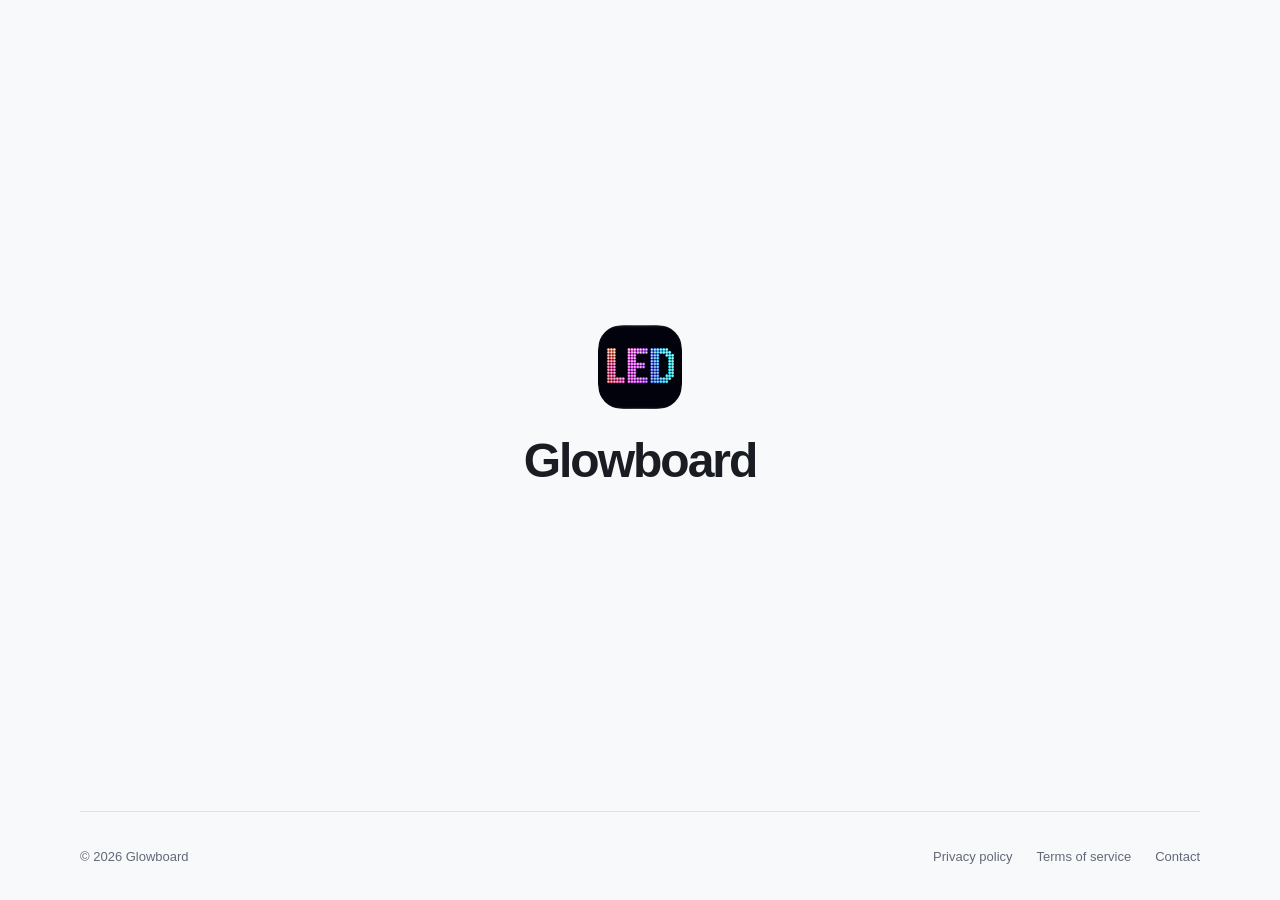
==== public/index.html @ 4ac84389 "Add minimal Glowboard website and app-specific legal pages" ====
<!doctype html>
<html lang="en">
<head>
  <meta charset="utf-8">
  <meta name="viewport" content="width=device-width, initial-scale=1">
  <meta name="description" content="Glowboard. Privacy policy, terms of service and support.">
  <meta name="theme-color" content="#f8f9fb">
  <title>Glowboard</title>
  <link rel="canonical" href="https://vonzen.github.io/Glowboard/">
  <link rel="icon" href="assets/app-icon.png" type="image/png">
  <link rel="stylesheet" href="assets/site.css">
</head>
<body class="launch-page">
  <a class="skip-link" href="#main">Skip to content</a>
  <main class="launch" id="main">
    <div class="launch-brand">
      <img src="assets/app-icon.png" width="84" height="84" alt="">
      <h1>Glowboard</h1>
    </div>
  </main>
  <footer class="site-footer container">
    <p>© 2026 Glowboard</p>
    <nav class="footer-links" aria-label="Legal and support">
      <a href="privacypolicy/">Privacy policy</a>
      <a href="termsofservice/">Terms of service</a>
      <a href="mailto:vonzenappstudio@gmail.com">Contact</a>
    </nav>
  </footer>
</body>
</html>
---- public/assets/site.css ----
:root {
  color-scheme: light;
  --paper: #f8f9fb;
  --ink: #191c22;
  --muted: #626976;
  --line: #dee2e8;
  --accent: #b01e31;
  font-family: -apple-system, BlinkMacSystemFont, "Segoe UI", sans-serif;
  font-synthesis: none;
  text-rendering: optimizeLegibility;
  -webkit-font-smoothing: antialiased;
}

* { box-sizing: border-box; }
html { scroll-padding-top: 32px; }
body { margin: 0; background: var(--paper); color: var(--ink); }
a { color: inherit; text-underline-offset: 4px; text-decoration-thickness: 1px; }
a:hover { color: var(--accent); }
a:focus-visible, summary:focus-visible {
  outline: 2px solid var(--accent);
  outline-offset: 5px;
  border-radius: 3px;
}
img { display: block; max-width: 100%; }
.skip-link { position: fixed; top: -100px; left: 20px; padding: 12px; background: var(--ink); color: white; z-index: 2; }
.skip-link:focus { top: 12px; }
.container { width: min(1120px, calc(100% - 80px)); margin-inline: auto; }
.brand { display: inline-flex; align-items: center; gap: 11px; font-size: 18px; font-weight: 650; letter-spacing: -.6px; text-decoration: none; }
.brand img { border-radius: 9px; }
.site-header { display: flex; justify-content: space-between; align-items: center; min-height: 88px; }
.site-header > a:last-child { font-size: 14px; color: var(--muted); }
.site-footer { border-top: 1px solid var(--line); padding-block: 28px; display: flex; justify-content: space-between; align-items: center; gap: 20px; color: var(--muted); font-size: 13px; }
.site-footer p { margin: 0; }
.footer-links { display: flex; flex-wrap: wrap; gap: 12px 24px; }
.footer-links a { text-decoration: none; display: inline-flex; align-items: center; min-height: 32px; }
.footer-links a[aria-current="page"] { color: var(--ink); text-decoration: underline; }
.launch-page { min-height: 100vh; min-height: 100svh; display: flex; flex-direction: column; }
.launch { flex: 1; display: grid; place-items: center; padding: 72px 24px; }
.launch-brand { display: grid; justify-items: center; gap: 26px; }
.launch-brand img { width: 84px; height: 84px; border-radius: 24px; }
.launch h1 { margin: 0; font-size: clamp(36px, 7vw, 48px); font-weight: 650; line-height: 1.08; letter-spacing: -2px; }
.doc-header { max-width: 760px; margin: 56px 0 46px 276px; }
.doc-header h1 { margin: 0 0 16px; font-size: clamp(34px, 5vw, 52px); line-height: 1.12; letter-spacing: -1.9px; font-weight: 650; }
.updated { font-size: 14px; color: var(--muted); margin: 0 0 24px; }
.doc-header > p:last-child { margin: 0; font-size: 18px; line-height: 1.65; }
.legal-layout { display: grid; grid-template-columns: 220px minmax(0, 760px); gap: 56px; align-items: start; padding-bottom: 84px; }
.contents { position: sticky; top: 32px; color: var(--muted); }
.contents h2 { font-size: 13px; font-weight: 650; color: var(--ink); margin: 0 0 16px; }
.contents ol, .mobile-contents ol { list-style: none; padding: 0; margin: 0; }
.contents li + li { margin-top: 12px; }
.contents a { font-size: 13px; line-height: 1.5; text-decoration: none; }
.mobile-contents { display: none; }
.legal-content { min-width: 0; font-size: 16px; line-height: 1.8; overflow-wrap: anywhere; }
.legal-content section + section { margin-top: 40px; }
.legal-content h2 { font-size: 22px; line-height: 1.35; letter-spacing: -.45px; font-weight: 650; margin: 0 0 14px; }
.legal-content h3 { font-size: 17px; line-height: 1.5; margin: 22px 0 8px; }
.legal-content p { margin: 0 0 16px; }
.legal-content p:last-child { margin-bottom: 0; }
.legal-content ul { padding-left: 22px; margin: 12px 0 16px; }
.legal-content li + li { margin-top: 8px; }
.legal-content a { color: var(--accent); }
.not-found { max-width: 520px; }
.not-found h1 { font-size: 38px; letter-spacing: -1px; }
.not-found p { color: var(--muted); line-height: 1.65; }

@media (max-width: 959px) {
  .doc-header { margin-left: 0; max-width: 760px; }
  .legal-layout { display: block; }
  .contents { display: none; }
  .mobile-contents { display: block; border-block: 1px solid var(--line); padding-block: 18px; margin-bottom: 32px; }
  .mobile-contents summary { font-size: 15px; font-weight: 600; cursor: pointer; min-height: 24px; }
  .mobile-contents ol { display: grid; grid-template-columns: 1fr 1fr; gap: 12px 24px; padding-top: 20px; }
  .mobile-contents a { font-size: 14px; line-height: 1.5; color: var(--muted); }
}

@media (max-width: 599px) {
  .container { width: calc(100% - 40px); }
  .site-header { min-height: 76px; }
  .site-footer { flex-direction: column; align-items: flex-start; gap: 12px; padding-block: 24px; }
  .footer-links { gap: 6px 20px; }
  .launch-page .site-footer { align-items: center; font-size: 12px; }
  .launch-page .footer-links { justify-content: center; }
  .launch-brand { gap: 22px; }
  .doc-header { margin-top: 36px; margin-bottom: 32px; }
  .doc-header > p:last-child { font-size: 17px; }
  .legal-layout { padding-bottom: 56px; }
  .legal-content { line-height: 1.75; }
  .legal-content h2 { font-size: 21px; }
  .legal-content section + section { margin-top: 32px; }
  .mobile-contents ol { grid-template-columns: 1fr; }
}

@media print {
  :root { --paper: white; --ink: black; --muted: #444; --accent: black; }
  .site-header, .site-footer, .contents, .mobile-contents, .skip-link { display: none; }
  .container { width: 100%; }
  .doc-header { margin: 0 0 32px; }
  .legal-layout { display: block; padding: 0; }
  .legal-content { font-size: 11pt; line-height: 1.6; }
  .legal-content h2 { break-after: avoid; }
}
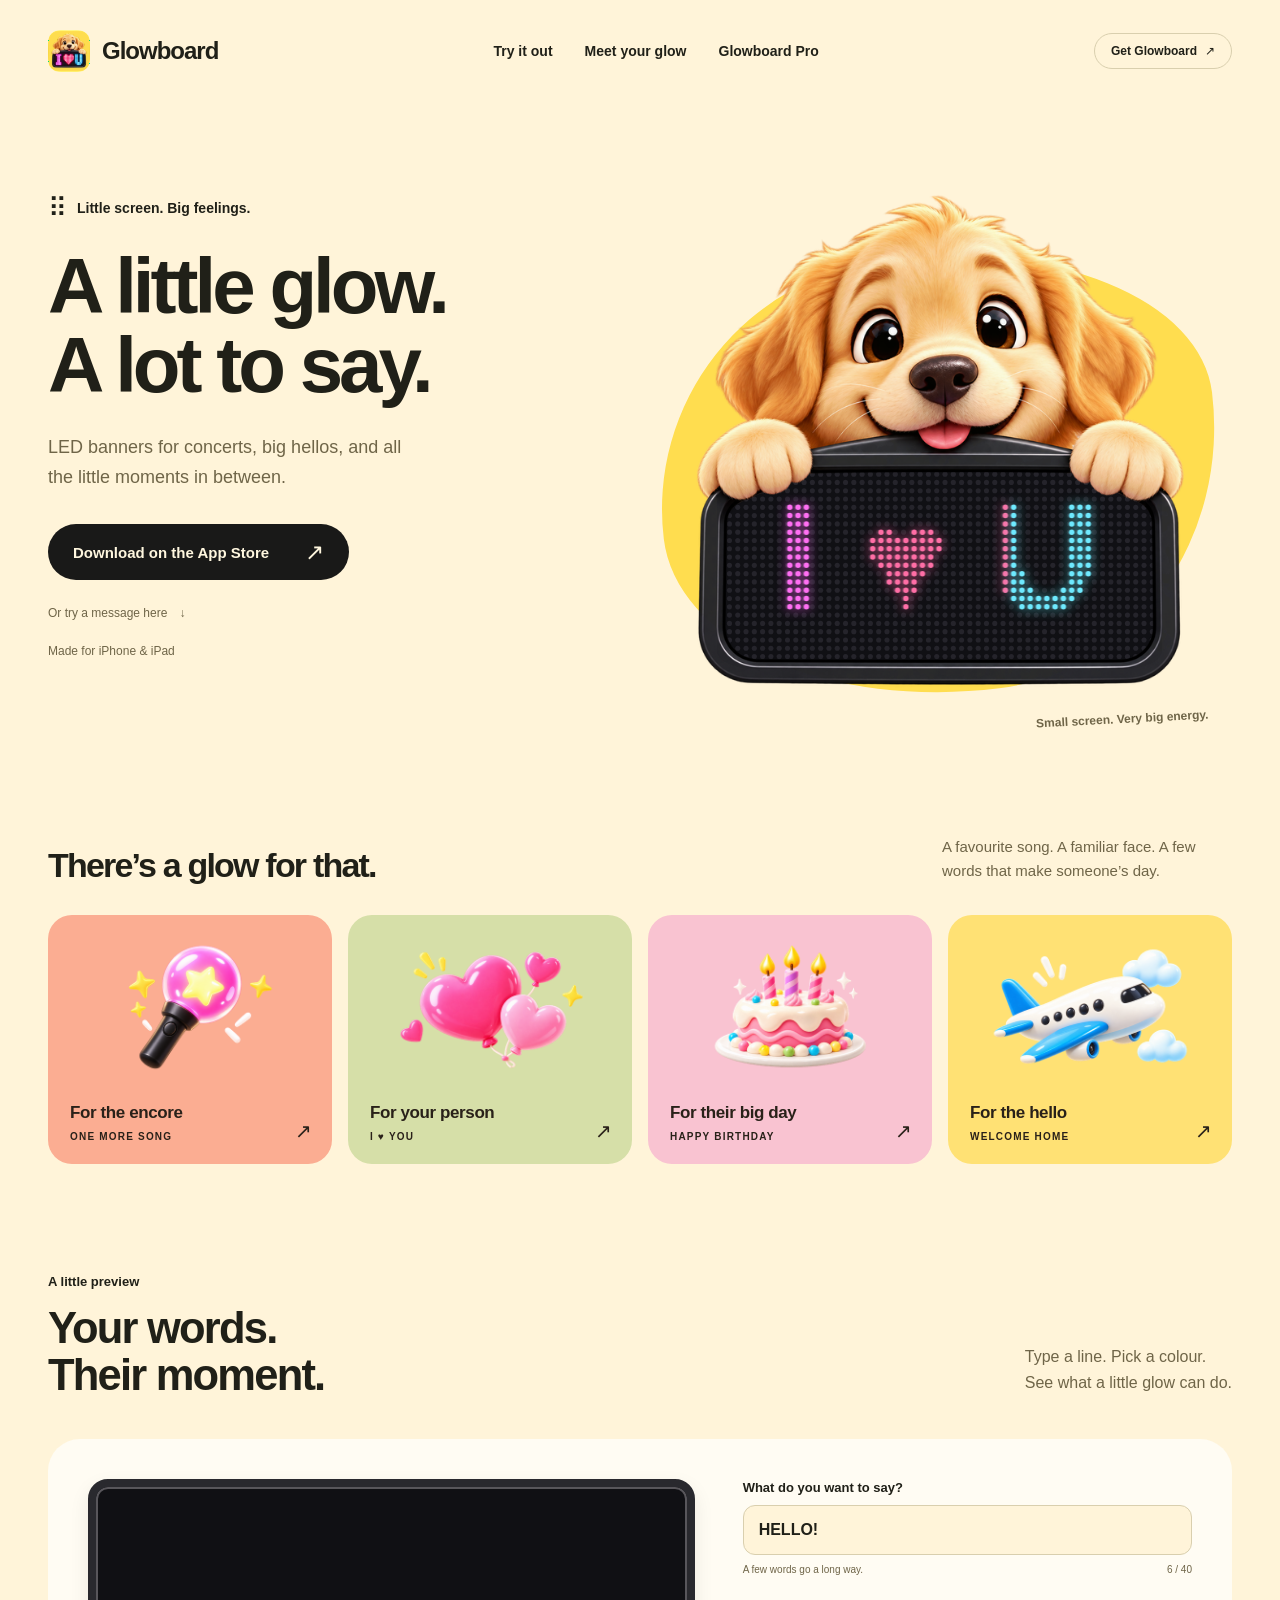
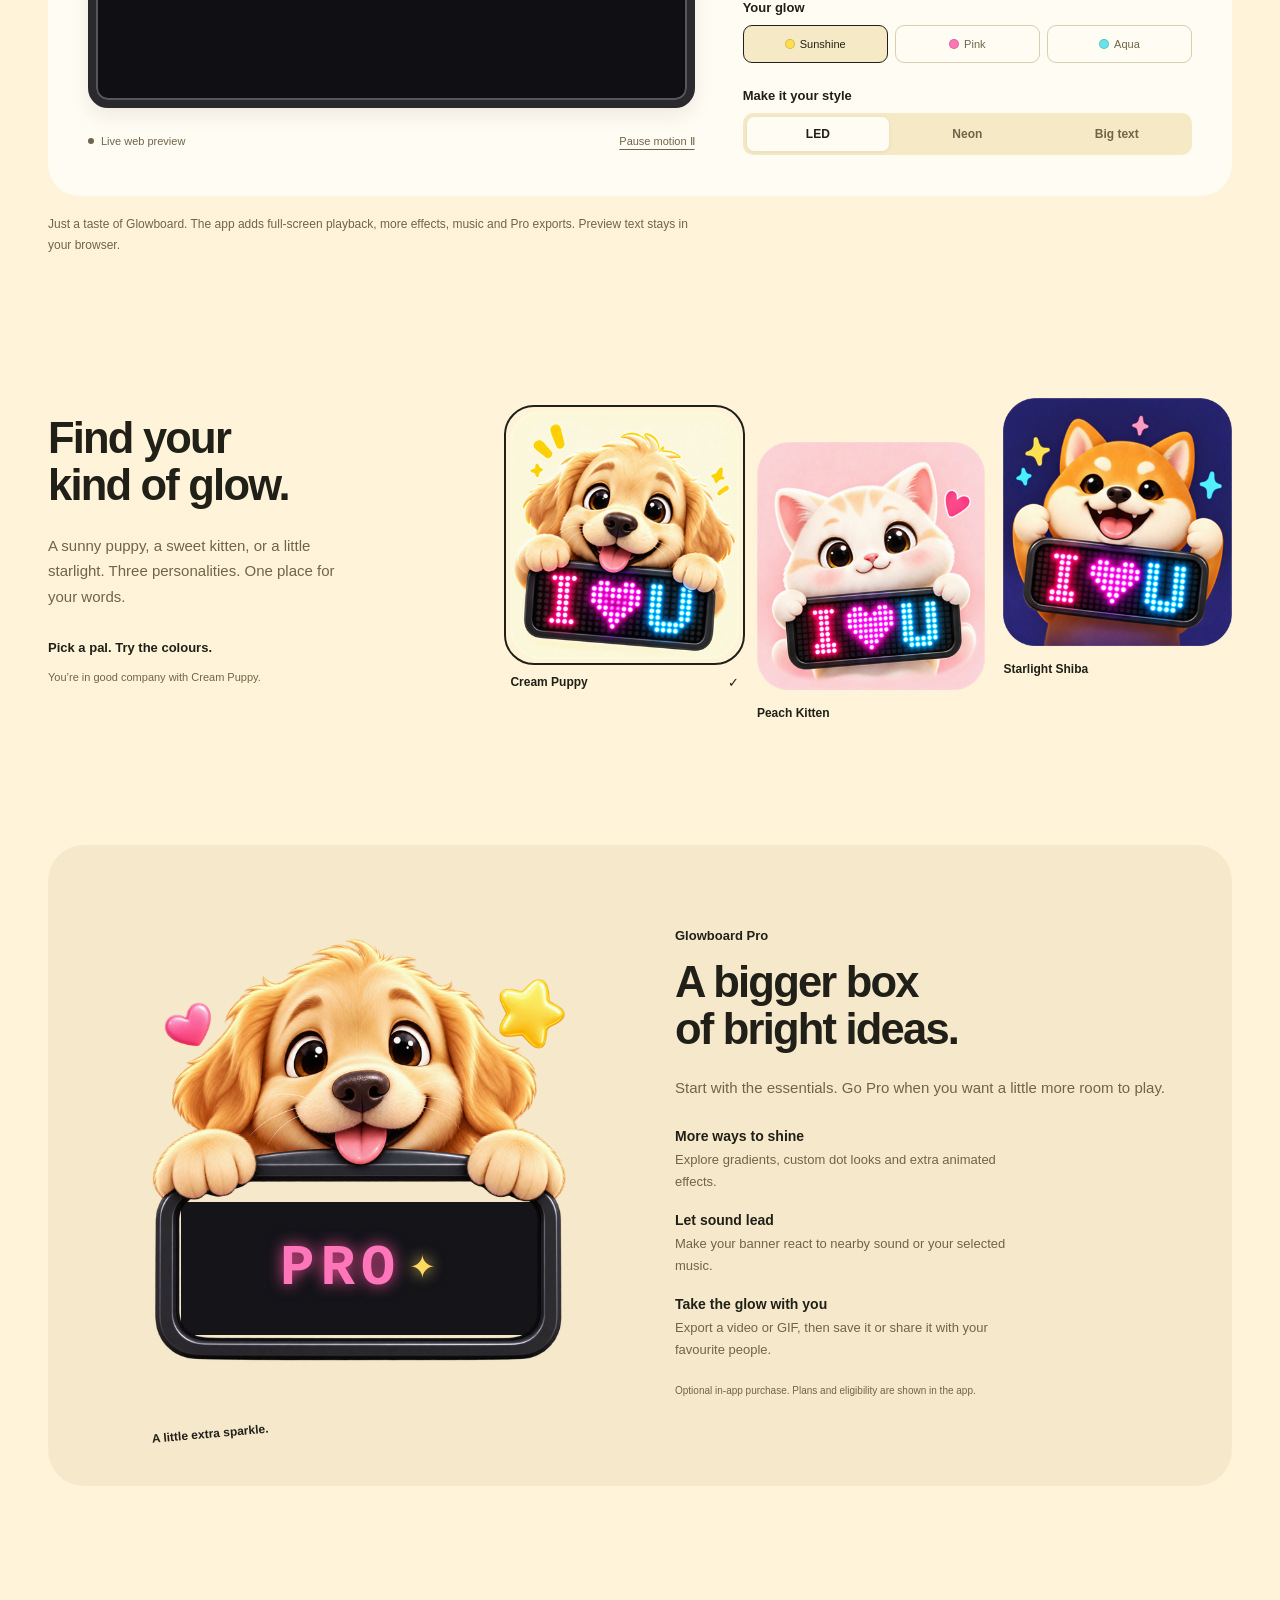
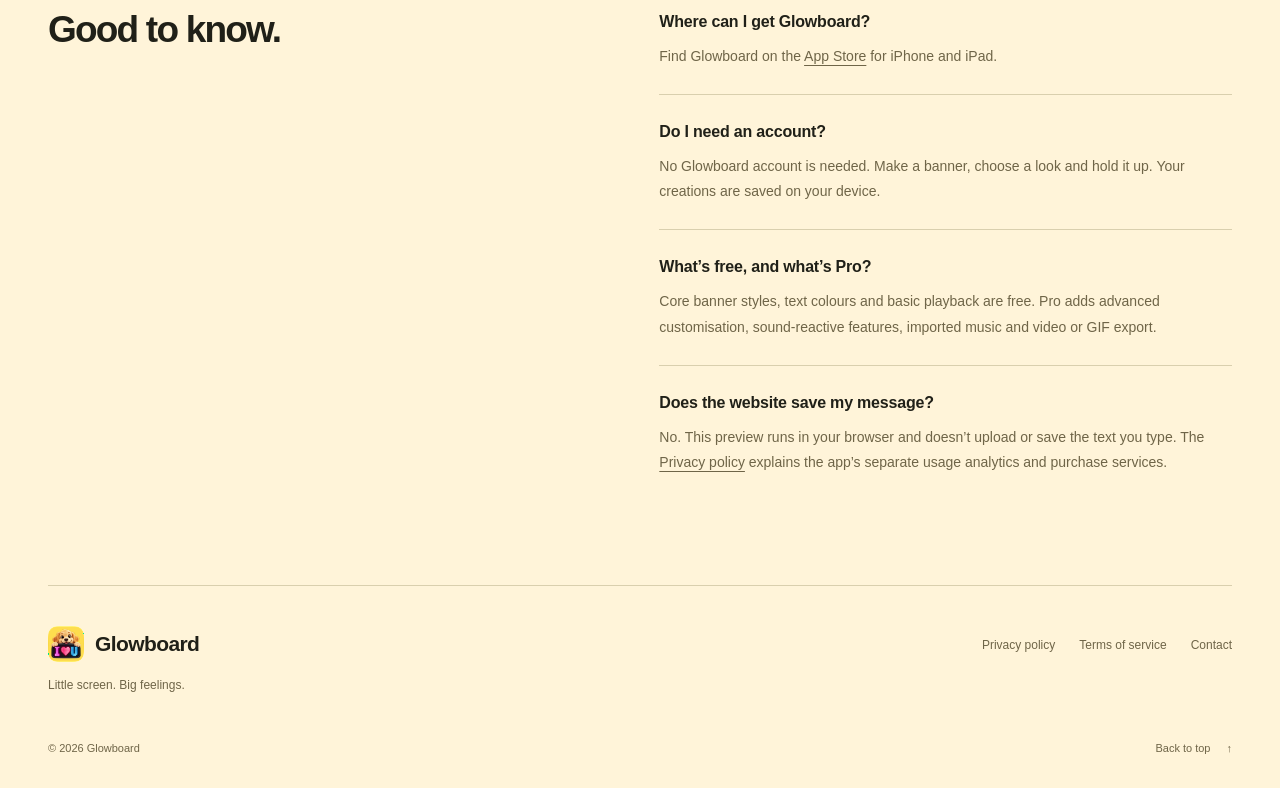
==== commit b3d3e23f: "Build Glowboard landing page with live banner and app themes" ====
--- a/public/index.html
+++ b/public/index.html
@@ -3,28 +3,174 @@
 <head>
   <meta charset="utf-8">
   <meta name="viewport" content="width=device-width, initial-scale=1">
-  <meta name="description" content="Glowboard. Privacy policy, terms of service and support.">
-  <meta name="theme-color" content="#f8f9fb">
-  <title>Glowboard</title>
+  <meta name="description" content="A little glow. A lot to say. Meet Glowboard, a playful LED banner app for iPhone and iPad. Try a message, find your favourite theme, and make it shine.">
+  <meta name="theme-color" content="#fff4d9">
+  <meta property="og:type" content="website">
+  <meta property="og:title" content="Glowboard — A little glow. A lot to say.">
+  <meta property="og:description" content="LED banners for concerts, big hellos, and the little moments in between. Make your message glow with Glowboard for iPhone and iPad.">
+  <meta property="og:url" content="https://vonzen.github.io/Glowboard/">
+  <meta property="og:image" content="https://vonzen.github.io/Glowboard/assets/theme-cream.png">
+  <meta name="twitter:card" content="summary">
+  <title>Glowboard — LED banners with a little personality</title>
   <link rel="canonical" href="https://vonzen.github.io/Glowboard/">
   <link rel="icon" href="assets/app-icon.png" type="image/png">
   <link rel="stylesheet" href="assets/site.css">
+  <link rel="stylesheet" href="assets/landing.css">
+  <script src="assets/landing.js" defer></script>
 </head>
-<body class="launch-page">
+<body class="landing-page" data-theme="cream">
   <a class="skip-link" href="#main">Skip to content</a>
-  <main class="launch" id="main">
-    <div class="launch-brand">
-      <img src="assets/app-icon.png" width="84" height="84" alt="">
-      <h1>Glowboard</h1>
-    </div>
+  <header class="landing-header wide-container">
+    <a class="brand" href="./" aria-label="Glowboard home"><img src="assets/app-icon.png" width="42" height="42" alt=""><span>Glowboard</span></a>
+    <nav aria-label="Main navigation">
+      <a href="#playground">Try it out</a>
+      <a href="#themes">Meet your glow</a>
+      <a href="#pro">Glowboard Pro</a>
+    </nav>
+    <a class="availability" href="https://apps.apple.com/app/id6822701782">Get Glowboard <span aria-hidden="true">↗</span></a>
+  </header>
+  <main id="main">
+    <section class="hero wide-container" aria-labelledby="hero-title">
+      <div class="hero-copy">
+        <p class="hero-kicker"><span class="tiny-dots" aria-hidden="true">⠿</span> Little screen. Big feelings.</p>
+        <h1 id="hero-title">A little glow.<br> A lot to say.</h1>
+        <p class="hero-description">LED banners for concerts, big hellos, and all the little moments in between.</p>
+        <a class="primary-button" href="https://apps.apple.com/app/id6822701782">Download on the App Store <span aria-hidden="true">↗</span></a>
+        <a class="try-link" href="#playground">Or try a message here <span aria-hidden="true">↓</span></a>
+        <p class="platform-note">Made for iPhone &amp; iPad</p>
+      </div>
+      <figure class="hero-art">
+        <div class="mascot-board">
+          <div class="mascot-screen board-surface">
+            <span class="banner-fallback" aria-hidden="true">I ♥ U</span>
+            <canvas data-board="hero" data-text="I ♥ U" role="img" aria-label="Live LED banner illustration: I love you">I love you</canvas>
+          </div>
+          <img id="hero-mascot" class="mascot-image" src="assets/mascot-cream.png" width="720" height="720" alt="A golden puppy holding your glowing message" fetchpriority="high">
+        </div>
+        <figcaption>Small screen. Very big energy.</figcaption>
+      </figure>
+    </section>
+
+    <section class="moments wide-container" aria-labelledby="moments-title">
+      <div class="section-intro">
+        <h2 id="moments-title">There’s a glow for that.</h2>
+        <p>A favourite song. A familiar face. A few words that make someone’s day.</p>
+      </div>
+      <div class="moment-grid">
+        <a class="moment-card concert" href="#playground" data-message="ONE MORE SONG" data-preset-color="aqua">
+          <img src="assets/scene-concert.png" width="426" height="276" alt="" loading="lazy">
+          <span class="moment-copy"><strong>For the encore</strong><span>ONE MORE SONG</span></span><span class="moment-arrow" aria-hidden="true">↗</span>
+        </a>
+        <a class="moment-card love" href="#playground" data-message="I ♥ YOU" data-preset-color="pink">
+          <img src="assets/scene-love.png" width="426" height="276" alt="" loading="lazy">
+          <span class="moment-copy"><strong>For your person</strong><span>I ♥ YOU</span></span><span class="moment-arrow" aria-hidden="true">↗</span>
+        </a>
+        <a class="moment-card birthday" href="#playground" data-message="HAPPY BIRTHDAY" data-preset-color="pink">
+          <img src="assets/scene-birthday.png" width="426" height="276" alt="" loading="lazy">
+          <span class="moment-copy"><strong>For their big day</strong><span>HAPPY BIRTHDAY</span></span><span class="moment-arrow" aria-hidden="true">↗</span>
+        </a>
+        <a class="moment-card airport" href="#playground" data-message="WELCOME HOME" data-preset-color="sunshine">
+          <img src="assets/scene-airport.png" width="426" height="276" alt="" loading="lazy">
+          <span class="moment-copy"><strong>For the hello</strong><span>WELCOME HOME</span></span><span class="moment-arrow" aria-hidden="true">↗</span>
+        </a>
+      </div>
+    </section>
+
+    <section class="playground wide-container" id="playground" aria-labelledby="playground-title">
+      <div class="playground-heading">
+        <div><p class="section-label">A little preview</p><h2 id="playground-title">Your words.<br> Their moment.</h2></div>
+        <p>Type a line. Pick a colour.<br> See what a little glow can do.</p>
+      </div>
+      <div class="playground-panel">
+        <div class="demo-display">
+          <div class="demo-board board-surface">
+            <span class="banner-fallback" aria-hidden="true">HELLO!</span>
+            <canvas data-board="playground" data-text="HELLO!" role="img" aria-label="LED banner preview: HELLO!">HELLO!</canvas>
+          </div>
+          <div class="display-caption"><span><span class="status-dot" aria-hidden="true"></span> Live web preview</span><button class="motion-button" id="motion-toggle" type="button" aria-pressed="false" hidden>Pause motion <span aria-hidden="true">Ⅱ</span></button></div>
+        </div>
+        <div class="demo-controls" id="demo-controls" hidden>
+          <div class="message-field">
+            <label for="message">What do you want to say?</label>
+            <input id="message" name="message" value="HELLO!" maxlength="40" autocomplete="off" spellcheck="false" aria-describedby="message-hint message-count">
+            <div class="input-meta"><span id="message-hint">A few words go a long way.</span><span id="message-count">6 / 40</span></div>
+          </div>
+          <fieldset><legend>Your glow</legend><div class="colour-options">
+            <button type="button" class="colour-choice sunshine" data-color="sunshine" aria-pressed="true"><span aria-hidden="true"></span>Sunshine</button>
+            <button type="button" class="colour-choice pink" data-color="pink" aria-pressed="false"><span aria-hidden="true"></span>Pink</button>
+            <button type="button" class="colour-choice aqua" data-color="aqua" aria-pressed="false"><span aria-hidden="true"></span>Aqua</button>
+          </div></fieldset>
+          <fieldset><legend>Make it your style</legend><div class="style-options">
+            <button type="button" data-style="led" aria-pressed="true">LED</button>
+            <button type="button" data-style="neon" aria-pressed="false">Neon</button>
+            <button type="button" data-style="big" aria-pressed="false">Big text</button>
+          </div></fieldset>
+        </div>
+        <noscript><p class="no-script">Enable JavaScript to try the interactive preview. You can still explore Glowboard and its themes below.</p></noscript>
+      </div>
+      <p class="preview-note">Just a taste of Glowboard. The app adds full-screen playback, more effects, music and Pro exports. Preview text stays in your browser.</p>
+      <p class="sr-only" id="preview-status" role="status" aria-live="polite"></p>
+    </section>
+
+    <section class="themes wide-container" id="themes" aria-labelledby="themes-title">
+      <div class="theme-copy">
+        <h2 id="themes-title">Find your<br> kind of glow.</h2>
+        <p>A sunny puppy, a sweet kitten, or a little starlight. Three personalities. One place for your words.</p>
+        <p class="theme-instruction">Pick a pal. Try the colours.</p>
+        <p class="theme-current" id="theme-status" role="status">You’re in good company with Cream Puppy.</p>
+      </div>
+      <div class="theme-options" role="group" aria-label="Preview an interface theme">
+        <button type="button" class="theme-choice" data-theme-choice="cream" aria-pressed="true" aria-label="Try the Cream Puppy theme" disabled>
+          <span class="theme-image"><img src="assets/theme-cream.png" width="360" height="390" alt="Golden puppy with an I love you LED banner on a yellow background" loading="lazy"></span>
+          <span class="theme-choice-label">Cream Puppy<span class="theme-check" aria-hidden="true">✓</span></span>
+        </button>
+        <button type="button" class="theme-choice" data-theme-choice="peach" aria-pressed="false" aria-label="Try the Peach Kitten theme" disabled>
+          <span class="theme-image"><img src="assets/theme-peach.png" width="360" height="390" alt="Kitten with an I love you LED banner on a peach-pink background" loading="lazy"></span>
+          <span class="theme-choice-label">Peach Kitten<span class="theme-check" aria-hidden="true">✓</span></span>
+        </button>
+        <button type="button" class="theme-choice" data-theme-choice="star" aria-pressed="false" aria-label="Try the Starlight Shiba theme" disabled>
+          <span class="theme-image"><img src="assets/theme-star.png" width="360" height="390" alt="Shiba with an I love you LED banner on a starry purple background" loading="lazy"></span>
+          <span class="theme-choice-label">Starlight Shiba<span class="theme-check" aria-hidden="true">✓</span></span>
+        </button>
+      </div>
+    </section>
+
+    <section class="pro-section wide-container" id="pro" aria-labelledby="pro-title">
+      <div class="pro-art" aria-hidden="true">
+        <div class="pro-illustration"><div class="pro-sign">PRO <span>✦</span></div><img src="assets/pro-puppy.png" width="720" height="720" alt="" loading="lazy"></div>
+        <span class="pro-sticker">A little extra sparkle.</span>
+      </div>
+      <div class="pro-copy">
+        <p class="section-label">Glowboard Pro</p>
+        <h2 id="pro-title">A bigger box<br> of bright ideas.</h2>
+        <p>Start with the essentials. Go Pro when you want a little more room to play.</p>
+        <dl class="pro-features">
+          <div><dt>More ways to shine</dt><dd>Explore gradients, custom dot looks and extra animated effects.</dd></div>
+          <div><dt>Let sound lead</dt><dd>Make your banner react to nearby sound or your selected music.</dd></div>
+          <div><dt>Take the glow with you</dt><dd>Export a video or GIF, then save it or share it with your favourite people.</dd></div>
+        </dl>
+        <p class="pro-note">Optional in-app purchase. Plans and eligibility are shown in the app.</p>
+      </div>
+    </section>
+
+    <section class="questions wide-container" id="availability" aria-labelledby="questions-title">
+      <h2 id="questions-title">Good to know.</h2>
+      <dl class="question-list">
+        <div><dt>Where can I get Glowboard?</dt><dd>Find Glowboard on the <a href="https://apps.apple.com/app/id6822701782">App Store</a> for iPhone and iPad.</dd></div>
+        <div><dt>Do I need an account?</dt><dd>No Glowboard account is needed. Make a banner, choose a look and hold it up. Your creations are saved on your device.</dd></div>
+        <div><dt>What’s free, and what’s Pro?</dt><dd>Core banner styles, text colours and basic playback are free. Pro adds advanced customisation, sound-reactive features, imported music and video or GIF export.</dd></div>
+        <div><dt>Does the website save my message?</dt><dd>No. This preview runs in your browser and doesn’t upload or save the text you type. The <a href="privacypolicy/">Privacy policy</a> explains the app’s separate usage analytics and purchase services.</dd></div>
+      </dl>
+    </section>
   </main>
-  <footer class="site-footer container">
-    <p>© 2026 Glowboard</p>
+  <footer class="landing-footer wide-container">
+    <div class="footer-brand-block"><a class="brand" href="./"><img src="assets/app-icon.png" width="36" height="36" alt=""><span>Glowboard</span></a><p>Little screen. Big feelings.</p></div>
     <nav class="footer-links" aria-label="Legal and support">
       <a href="privacypolicy/">Privacy policy</a>
       <a href="termsofservice/">Terms of service</a>
       <a href="mailto:vonzenappstudio@gmail.com">Contact</a>
     </nav>
+    <div class="footer-bottom"><p>© 2026 Glowboard</p><a href="#main">Back to top <span aria-hidden="true">↑</span></a></div>
   </footer>
 </body>
 </html>
--- a/public/assets/site.css
+++ b/public/assets/site.css
@@ -1,10 +1,10 @@
 :root {
   color-scheme: light;
-  --paper: #f8f9fb;
-  --ink: #191c22;
-  --muted: #626976;
-  --line: #dee2e8;
-  --accent: #b01e31;
+  --paper: #fff4d9;
+  --ink: #202018;
+  --muted: #6f6548;
+  --line: #d9cfae;
+  --accent: #8a3c30;
   font-family: -apple-system, BlinkMacSystemFont, "Segoe UI", sans-serif;
   font-synthesis: none;
   text-rendering: optimizeLegibility;
--- a/public/assets/landing.css
+++ b/public/assets/landing.css
@@ -0,0 +1,293 @@
+.landing-page {
+  --paper: #fff4d9;
+  --ink: #202018;
+  --muted: #6f6548;
+  --line: #d9cfae;
+  --accent: #8a3c30;
+  --surface: #fffcf3;
+  --control: #f6eac6;
+  --highlight: #ffdd4f;
+  --button: #191918;
+  --on-button: #fff7df;
+  --pro-surface: #f6e9cb;
+  background: var(--paper);
+  transition: background-color 180ms ease, color 180ms ease;
+}
+.landing-page[data-theme="peach"] {
+  --paper: #fff8f3; --ink: #6e233e; --muted: #865568; --line: #ebc3d2;
+  --accent: #a02757; --surface: #fffdfb; --control: #f8dde8; --highlight: #f8c8d8;
+  --button: #c93670; --on-button: #fff; --pro-surface: #f8dde8;
+}
+.landing-page[data-theme="star"] {
+  color-scheme: dark;
+  --paper: #231c39; --ink: #fff2de; --muted: #c5b5d8; --line: #6a548e;
+  --accent: #7ee6ec; --surface: #32294d; --control: #403357; --highlight: #7ee6ec;
+  --button: #fd78be; --on-button: #231c39; --pro-surface: #32294d;
+}
+.landing-page h1, .landing-page h2, .landing-page .brand {
+  font-family: ui-rounded, "SF Pro Rounded", -apple-system, BlinkMacSystemFont, "Segoe UI", sans-serif;
+}
+.landing-page h2 { font-size: clamp(32px, 3.4vw, 48px); line-height: 1.08; letter-spacing: -1.8px; font-weight: 750; margin: 0; text-wrap: balance; }
+.landing-page p { text-wrap: pretty; }
+.landing-page button, .landing-page input { font: inherit; }
+.landing-page button { cursor: pointer; }
+.landing-page button:focus-visible, .landing-page input:focus-visible { outline: 2px solid var(--ink); outline-offset: 5px; }
+.landing-page a, .landing-page button { -webkit-tap-highlight-color: transparent; }
+.landing-page button:active, .primary-button:active { transform: scale(.98); }
+.wide-container { width: min(1200px, calc(100% - 96px)); margin-inline: auto; }
+.landing-header { min-height: 102px; display: flex; align-items: center; justify-content: space-between; gap: 32px; }
+.landing-header .brand { font-size: 24px; letter-spacing: -1px; font-weight: 750; gap: 12px; }
+.landing-header .brand img { border-radius: 12px; }
+.landing-header nav { display: flex; gap: 32px; }
+.landing-header nav a { font-size: 14px; font-weight: 550; text-decoration: none; padding-block: 14px; }
+.availability { display: inline-flex; align-items: center; gap: 8px; white-space: nowrap; border: 1px solid var(--line); padding: 10px 16px; border-radius: 999px; font-size: 12px; font-weight: 600; text-decoration: none; }
+.status-dot { display: inline-block; width: 6px; height: 6px; border-radius: 50%; background: currentColor; vertical-align: middle; }
+.availability .status-dot { color: #8a6513; }
+[data-theme="star"] .availability .status-dot { color: var(--highlight); }
+.hero { display: grid; grid-template-columns: .98fr 1.02fr; gap: 36px; align-items: center; padding-top: 36px; padding-bottom: 80px; }
+.hero-copy { padding-bottom: 8px; }
+.hero-kicker { font-size: 14px; font-weight: 550; margin: 0 0 26px; display: flex; gap: 10px; align-items: center; }
+.tiny-dots { font-size: 26px; color: var(--ink); line-height: 1; }
+.hero h1 { font-size: clamp(52px, 6.1vw, 84px); line-height: 1.01; letter-spacing: -4px; font-weight: 800; margin: 0 0 28px; }
+.hero-description { max-width: 360px; font-size: 18px; line-height: 1.65; color: var(--muted); margin: 0 0 32px; }
+.primary-button { display: inline-flex; gap: 36px; align-items: center; justify-content: space-between; min-height: 56px; padding: 16px 25px; background: var(--button); color: var(--on-button); border-radius: 999px; font-size: 15px; font-weight: 650; text-decoration: none; white-space: nowrap; transition: transform 180ms ease, box-shadow 180ms ease; }
+.primary-button:hover { color: var(--on-button); transform: translateY(-3px); box-shadow: 0 8px 18px rgb(72 49 18 / .12); }
+.primary-button span { font-size: 23px; line-height: .8; }
+.try-link { display: flex; align-items: center; gap: 12px; width: fit-content; font-size: 12px; color: var(--muted); margin-top: 20px; text-decoration: none; min-height: 26px; }
+.try-link:hover { color: var(--ink); }
+.platform-note { font-size: 12px; color: var(--muted); margin: 18px 0 0; }
+.hero-art { margin: 0; position: relative; }
+.mascot-board { position: relative; width: 100%; aspect-ratio: 1; isolation: isolate; }
+.mascot-board::before { content: ""; position: absolute; inset: 20% 2% 5%; background: var(--highlight); border-radius: 45% 55% 44% 56% / 57% 39% 61% 43%; transform: rotate(-7deg); z-index: -1; }
+.mascot-image { width: 100%; height: auto; position: relative; z-index: 1; pointer-events: none; }
+.mascot-screen { position: absolute; left: 12%; top: 56.7%; width: 76%; height: 34%; border-radius: 9%; }
+.board-surface { overflow: hidden; background: #101014; position: relative; color: #ffdf64; }
+.mascot-screen.board-surface { position: absolute; }
+.board-surface canvas { position: absolute; inset: 0; width: 100%; height: 100%; display: block; }
+.banner-fallback { position: absolute; inset: 0; display: flex; justify-content: center; align-items: center; font-family: ui-monospace, monospace; font-size: clamp(24px, 5vw, 72px); font-weight: 800; text-shadow: 0 0 16px currentColor; letter-spacing: .05em; }
+.is-ready .banner-fallback { visibility: hidden; }
+.hero-art figcaption { position: absolute; right: 4%; bottom: -3px; font-size: 12px; font-weight: 550; color: var(--muted); transform: rotate(-3deg); }
+.section-intro { display: flex; justify-content: space-between; align-items: end; gap: 40px; margin-bottom: 32px; }
+.section-intro h2 { font-size: 34px; }
+.section-intro p { max-width: 290px; margin: 0; font-size: 15px; line-height: 1.6; color: var(--muted); }
+.moments { padding-block: 32px 110px; }
+.moment-grid { display: grid; grid-template-columns: repeat(4, minmax(0, 1fr)); gap: 16px; }
+.moment-card { border-radius: 24px; overflow: hidden; position: relative; padding: 22px; color: #292119; text-decoration: none; display: flex; flex-direction: column; min-width: 0; transition: transform 180ms ease; }
+.moment-card:hover { transform: translateY(-5px); color: #292119; }
+.moment-card.concert { background: #fbad92; }
+.moment-card.love { background: #d6dfa8; }
+.moment-card.birthday { background: #f9c3d1; }
+.moment-card.airport { background: #ffe174; }
+.moment-card img { width: 100%; height: 138px; object-fit: contain; margin-bottom: 28px; }
+.moment-copy { display: grid; gap: 8px; }
+.moment-copy strong { font-size: 17px; font-weight: 700; letter-spacing: -.4px; }
+.moment-copy > span { font-size: 10px; letter-spacing: 1.2px; font-weight: 650; }
+.moment-arrow { position: absolute; right: 20px; bottom: 21px; font-size: 20px; }
+.playground { padding-bottom: 124px; scroll-margin-top: 40px; }
+.playground-heading { display: flex; align-items: end; justify-content: space-between; gap: 40px; margin-bottom: 40px; }
+.section-label { font-size: 13px; font-weight: 650; margin: 0 0 16px; }
+.playground-heading > p { color: var(--muted); font-size: 16px; line-height: 1.65; margin: 0 0 3px; }
+.playground-panel { background: var(--surface); border-radius: 32px; padding: 40px; display: grid; grid-template-columns: 1.35fr 1fr; gap: 48px; align-items: center; }
+.demo-display { min-width: 0; }
+.demo-board { width: 100%; aspect-ratio: 2.65; border-radius: 20px; border: 8px solid #29292e; box-shadow: inset 0 0 0 2px #58565b, 0 8px 20px rgb(32 24 13 / .08); }
+.display-caption { display: flex; align-items: center; justify-content: space-between; gap: 12px; margin-top: 18px; color: var(--muted); font-size: 11px; }
+.display-caption > span { display: flex; align-items: center; gap: 7px; }
+.motion-button { border: 0; color: var(--muted); background: none; font-size: 11px !important; min-height: 30px; padding: 0; text-decoration: underline; text-underline-offset: 4px; }
+.motion-button span { margin-left: 7px; }
+.demo-controls { min-width: 0; }
+.message-field label, .demo-controls legend { display: block; font-size: 13px; font-weight: 650; margin-bottom: 10px; }
+.message-field input { width: 100%; min-height: 50px; padding: 12px 15px; border: 1px solid var(--line); border-radius: 12px; color: var(--ink); background: var(--paper); font-size: 16px; font-weight: 550; }
+.input-meta { display: flex; justify-content: space-between; gap: 14px; font-size: 10px; color: var(--muted); margin-top: 9px; }
+#message-count { white-space: nowrap; font-variant-numeric: tabular-nums; }
+.demo-controls fieldset { margin: 25px 0 0; padding: 0; border: 0; min-width: 0; }
+.demo-controls legend { padding: 0; }
+.colour-options, .style-options { display: flex; gap: 7px; }
+.colour-choice { display: inline-flex; align-items: center; justify-content: center; gap: 5px; flex: 1; background: none; color: var(--muted); border: 1px solid var(--line); border-radius: 9px; min-height: 38px; font-size: 11px !important; padding: 7px 9px; }
+.colour-choice > span { width: 10px; height: 10px; border: 1px solid rgb(0 0 0 / .15); border-radius: 50%; flex-shrink: 0; }
+.colour-choice.sunshine > span { background: #ffdd4f; }
+.colour-choice.pink > span { background: #ff75b5; }
+.colour-choice.aqua > span { background: #68e4e8; }
+.colour-choice[aria-pressed="true"] { border-color: var(--ink); color: var(--ink); background: var(--control); }
+.style-options { padding: 4px; background: var(--control); border-radius: 10px; }
+.style-options button { flex: 1; min-height: 34px; background: none; border: 0; border-radius: 7px; color: var(--muted); font-size: 12px; font-weight: 600; }
+.style-options button[aria-pressed="true"] { background: var(--surface); color: var(--ink); box-shadow: 0 1px 4px rgb(32 24 13 / .08); }
+.preview-note { max-width: 640px; color: var(--muted); font-size: 12px; line-height: 1.75; margin: 18px 0 0; }
+.no-script { color: var(--muted); font-size: 14px; line-height: 1.7; }
+.sr-only { position: absolute; width: 1px; height: 1px; padding: 0; margin: -1px; overflow: hidden; clip-path: inset(50%); white-space: nowrap; border: 0; }
+.themes { display: grid; grid-template-columns: .8fr 1.55fr; gap: 90px; align-items: center; padding-bottom: 124px; scroll-margin-top: 60px; }
+.theme-copy > p { font-size: 15px; line-height: 1.7; color: var(--muted); max-width: 310px; margin: 24px 0 0; }
+.theme-copy .theme-instruction { color: var(--ink); font-size: 13px; font-weight: 600; margin-top: 28px; }
+.theme-copy .theme-current { font-size: 11px; margin-top: 8px; }
+.theme-options { display: grid; grid-template-columns: repeat(3, minmax(0, 1fr)); gap: 18px; align-items: center; }
+.theme-choice { display: grid; gap: 16px; padding: 0; border: 0; text-align: left; color: var(--ink); background: none; transition: transform 180ms ease; min-width: 0; }
+.theme-choice:nth-child(2) { margin-top: 62px; }
+.theme-choice:nth-child(3) { margin-top: -26px; }
+.theme-choice:enabled:hover { transform: translateY(-5px); }
+.theme-choice:disabled { cursor: default; }
+.theme-image { border-radius: 25px; display: block; position: relative; }
+.theme-image img { width: 100%; height: auto; border-radius: inherit; }
+.theme-choice[aria-pressed="true"] .theme-image::after { content: ""; position: absolute; inset: -6px; border: 2px solid var(--ink); border-radius: 30px; }
+.theme-choice-label { font-size: 12px; font-weight: 650; display: flex; align-items: center; gap: 5px; justify-content: space-between; white-space: nowrap; }
+.theme-check { visibility: hidden; font-size: 13px; }
+.theme-choice[aria-pressed="true"] .theme-check { visibility: visible; }
+.pro-section { display: grid; grid-template-columns: 1fr 1fr; align-items: center; gap: 70px; padding: 56px 64px 60px; border-radius: 36px; background: var(--pro-surface); scroll-margin-top: 40px; }
+.pro-art { min-width: 0; position: relative; }
+.pro-illustration { width: 100%; position: relative; isolation: isolate; }
+.pro-illustration img { width: 100%; height: auto; position: relative; pointer-events: none; }
+.pro-sign { position: absolute; left: 14%; top: 61%; width: 73%; height: 27%; background: #141419; display: flex; justify-content: center; align-items: center; color: #ff76bb; font-size: clamp(28px, 4.5vw, 60px); font-family: ui-monospace, monospace; font-weight: 800; text-shadow: 0 0 15px #f84f9b; letter-spacing: .1em; }
+.pro-sign span { font-size: .55em; margin-left: 8px; color: #ffd960; text-shadow: 0 0 15px #ffd960; }
+.pro-sticker { display: block; margin-top: 18px; margin-left: 8%; font-size: 12px; font-weight: 550; transform: rotate(-5deg); }
+.pro-copy > p:not(.section-label) { color: var(--muted); font-size: 15px; line-height: 1.7; margin-top: 22px; }
+.pro-features { display: grid; gap: 20px; margin: 28px 0 0; }
+.pro-features dt { font-size: 14px; font-weight: 700; margin-bottom: 5px; }
+.pro-features dd { font-size: 13px; line-height: 1.65; color: var(--muted); margin: 0; max-width: 340px; }
+.pro-copy .pro-note { font-size: 10px !important; margin-bottom: 0; }
+.questions { display: grid; grid-template-columns: 1fr 1.12fr; gap: 100px; padding-block: 124px 110px; scroll-margin-top: 60px; }
+.questions h2 { font-size: 37px; }
+.question-list { margin: 0; }
+.question-list > div { padding-bottom: 25px; margin-bottom: 25px; border-bottom: 1px solid var(--line); }
+.question-list > div:last-child { margin-bottom: 0; padding-bottom: 0; border-bottom: 0; }
+.question-list dt { font-size: 16px; line-height: 1.5; font-weight: 650; margin-bottom: 10px; letter-spacing: -.2px; }
+.question-list dd { margin: 0; font-size: 14px; line-height: 1.8; color: var(--muted); }
+.landing-footer { border-top: 1px solid var(--line); padding-block: 40px 24px; display: grid; grid-template-columns: 1fr auto; gap: 40px; align-items: start; }
+.landing-footer .brand { font-size: 21px; font-weight: 750; }
+.footer-brand-block p { font-size: 12px; color: var(--muted); margin: 12px 0 0; }
+.landing-footer .footer-links { color: var(--muted); font-size: 12px; padding-top: 3px; }
+.footer-bottom { grid-column: 1 / -1; display: flex; align-items: center; justify-content: space-between; color: var(--muted); font-size: 11px; }
+.footer-bottom p { margin: 0; }
+.footer-bottom a { text-decoration: none; min-height: 32px; display: inline-flex; align-items: center; gap: 16px; }
+[hidden] { display: none !important; }
+
+@media (min-width: 1600px) {
+  .hero { padding-top: 64px; padding-bottom: 100px; }
+}
+@media (max-width: 1100px) {
+  .wide-container { width: calc(100% - 64px); }
+  .landing-header nav { gap: 20px; }
+  .hero { gap: 16px; padding-block: 28px 64px; }
+  .hero h1 { font-size: 66px; letter-spacing: -3.5px; }
+  .hero-kicker { margin-bottom: 24px; }
+  .moment-card { padding: 18px; }
+  .moment-card img { height: 112px; }
+  .moment-copy strong { font-size: 15px; }
+  .moment-copy > span { font-size: 8px; letter-spacing: .6px; }
+  .moment-arrow { right: 16px; bottom: 15px; }
+  .playground-panel { gap: 32px; padding: 32px; grid-template-columns: 1.05fr 1fr; }
+  .themes { gap: 44px; grid-template-columns: .75fr 1.6fr; }
+  .theme-options { gap: 14px; }
+  .theme-choice-label { font-size: 10px; }
+  .pro-section { padding: 40px; gap: 36px; }
+  .questions { gap: 50px; }
+}
+@media (max-width: 899px) {
+  .landing-header { min-height: 88px; }
+  .landing-header nav { display: none; }
+  .hero h1 { font-size: 58px; }
+  .hero-kicker { font-size: 12px; }
+  .hero-description { font-size: 16px; }
+  .hero-art figcaption { font-size: 10px; }
+  .section-intro { display: block; }
+  .section-intro p { max-width: 400px; margin-top: 18px; }
+  .moment-grid { grid-template-columns: repeat(2, minmax(0, 1fr)); }
+  .moment-card { padding: 22px; }
+  .moment-card img { height: 135px; }
+  .moment-copy strong { font-size: 18px; }
+  .moment-copy > span { font-size: 10px; }
+  .playground-panel { grid-template-columns: 1fr; padding: 32px; gap: 28px; }
+  .demo-board { aspect-ratio: 3.2; }
+  .demo-controls { display: grid; grid-template-columns: 1fr 1fr; gap: 24px; }
+  .message-field { grid-column: 1 / -1; }
+  .demo-controls fieldset { margin: 0; }
+  .themes { grid-template-columns: 1fr; gap: 48px; }
+  .theme-copy { display: grid; grid-template-columns: 1fr 1fr; gap: 0 40px; align-items: start; }
+  .theme-copy > p { margin-top: 0; }
+  .theme-copy .theme-instruction { grid-column: 2; margin-top: -16px; }
+  .theme-copy .theme-current { grid-column: 2; }
+  .theme-options { gap: 28px; }
+  .theme-choice-label { font-size: 13px; }
+  .pro-section { padding: 40px 32px; gap: 30px; }
+  .pro-copy h2 { font-size: 35px; }
+  .pro-sign { font-size: 34px; }
+  .pro-sticker { font-size: 10px; }
+  .questions { grid-template-columns: .85fr 1.15fr; gap: 40px; }
+  .questions h2 { font-size: 32px; }
+}
+@media (max-width: 599px) {
+  .wide-container { width: calc(100% - 40px); }
+  .landing-header { min-height: 82px; gap: 16px; }
+  .landing-header .brand { font-size: 21px; gap: 10px; }
+  .landing-header .brand img { width: 36px; height: 36px; border-radius: 10px; }
+  .availability { padding: 9px 11px; font-size: 10px; gap: 6px; }
+  .hero { display: flex; flex-direction: column; align-items: stretch; gap: 22px; padding-top: 8px; padding-bottom: 54px; }
+  .hero-copy { padding-inline: 4px; }
+  .hero-kicker { display: none; }
+  .hero h1 { font-size: clamp(46px, 13.1vw, 65px); letter-spacing: -2.8px; margin-bottom: 22px; }
+  .hero-description { font-size: 16px; max-width: 310px; margin-bottom: 24px; }
+  .primary-button { min-height: 52px; padding: 14px 22px; gap: 32px; font-size: 14px; }
+  .platform-note { margin-top: 14px; font-size: 11px; }
+  .hero-art { order: -1; width: min(88%, 300px); align-self: center; }
+  .hero-art figcaption { display: none; }
+  .moments { padding-block: 32px 76px; }
+  .section-intro { margin-bottom: 24px; }
+  .section-intro h2 { font-size: 30px; letter-spacing: -1.3px; }
+  .section-intro p { font-size: 14px; margin-top: 16px; }
+  .moment-grid { gap: 12px; }
+  .moment-card { padding: 16px; border-radius: 20px; }
+  .moment-card img { height: 112px; margin-bottom: 18px; }
+  .moment-copy { gap: 7px; }
+  .moment-copy strong { font-size: 14px; line-height: 1.3; letter-spacing: -.3px; }
+  .moment-copy > span { font-size: 8px; letter-spacing: .35px; }
+  .moment-arrow { font-size: 15px; right: 12px; bottom: 12px; }
+  .playground { padding-bottom: 80px; scroll-margin-top: 25px; }
+  .playground-heading { display: block; margin-bottom: 26px; }
+  .playground-heading > p { font-size: 14px; margin-top: 18px; }
+  .playground-heading > p br { display: none; }
+  .landing-page h2 { font-size: 36px; letter-spacing: -1.4px; }
+  .section-label { font-size: 12px; margin-bottom: 14px; }
+  .playground-panel { padding: 20px; border-radius: 24px; gap: 28px; }
+  .demo-board { aspect-ratio: 2.65; border-width: 6px; border-radius: 16px; }
+  .display-caption { font-size: 9px; gap: 6px; margin-top: 12px; }
+  .motion-button { font-size: 10px !important; }
+  .demo-controls { display: block; }
+  .demo-controls fieldset { margin-top: 24px; }
+  .input-meta { font-size: 9px; }
+  .colour-choice { font-size: 11px !important; padding: 8px 5px; gap: 5px; }
+  .preview-note { font-size: 11px; line-height: 1.75; margin-top: 16px; }
+  .themes { padding-bottom: 78px; gap: 34px; scroll-margin-top: 26px; }
+  .theme-copy { display: block; }
+  .theme-copy > p { font-size: 14px; max-width: 320px; margin-top: 20px; }
+  .theme-copy .theme-instruction { font-size: 12px; margin-top: 20px; }
+  .theme-copy .theme-current { margin-top: 8px; }
+  .theme-options { gap: 14px; }
+  .theme-choice { gap: 12px; }
+  .theme-choice:nth-child(2) { margin-top: 36px; }
+  .theme-choice:nth-child(3) { margin-top: -10px; }
+  .theme-image { border-radius: 17px; }
+  .theme-choice[aria-pressed="true"] .theme-image::after { inset: -4px; border-radius: 21px; }
+  .theme-choice-label { font-size: 9px; line-height: 1.4; white-space: normal; align-items: start; }
+  .theme-check { font-size: 10px; }
+  .pro-section { grid-template-columns: 1fr; padding: 28px 24px 32px; border-radius: 26px; gap: 38px; }
+  .pro-art { max-width: 320px; margin-inline: auto; }
+  .pro-sign { font-size: 44px; }
+  .pro-sticker { margin-top: 10px; font-size: 11px; }
+  .pro-copy h2 { font-size: 36px; }
+  .pro-copy > p:not(.section-label) { font-size: 14px; margin-top: 20px; }
+  .pro-features { gap: 20px; margin-top: 26px; }
+  .pro-features dd { font-size: 13px; }
+  .questions { grid-template-columns: 1fr; padding-block: 78px 70px; gap: 34px; }
+  .questions h2 { font-size: 32px; }
+  .question-list dt { font-size: 15px; }
+  .question-list dd { font-size: 13px; }
+  .landing-footer { grid-template-columns: 1fr; gap: 26px; padding-top: 30px; }
+  .landing-footer .footer-links { font-size: 11px; gap: 10px 20px; padding: 0; }
+  .footer-bottom { font-size: 10px; }
+}
+@media (prefers-reduced-motion: reduce) {
+  .landing-page, .landing-page * { transition: none !important; scroll-behavior: auto !important; }
+}
+@media print {
+  .landing-page { --paper: white; --ink: black; --muted: #444; --surface: white; --line: #ccc; }
+  .landing-header, .demo-controls, .availability, .motion-button { display: none; }
+  .wide-container { width: 100%; }
+  .hero, .themes, .pro-section, .questions { break-inside: avoid; padding-block: 25px; }
+}
